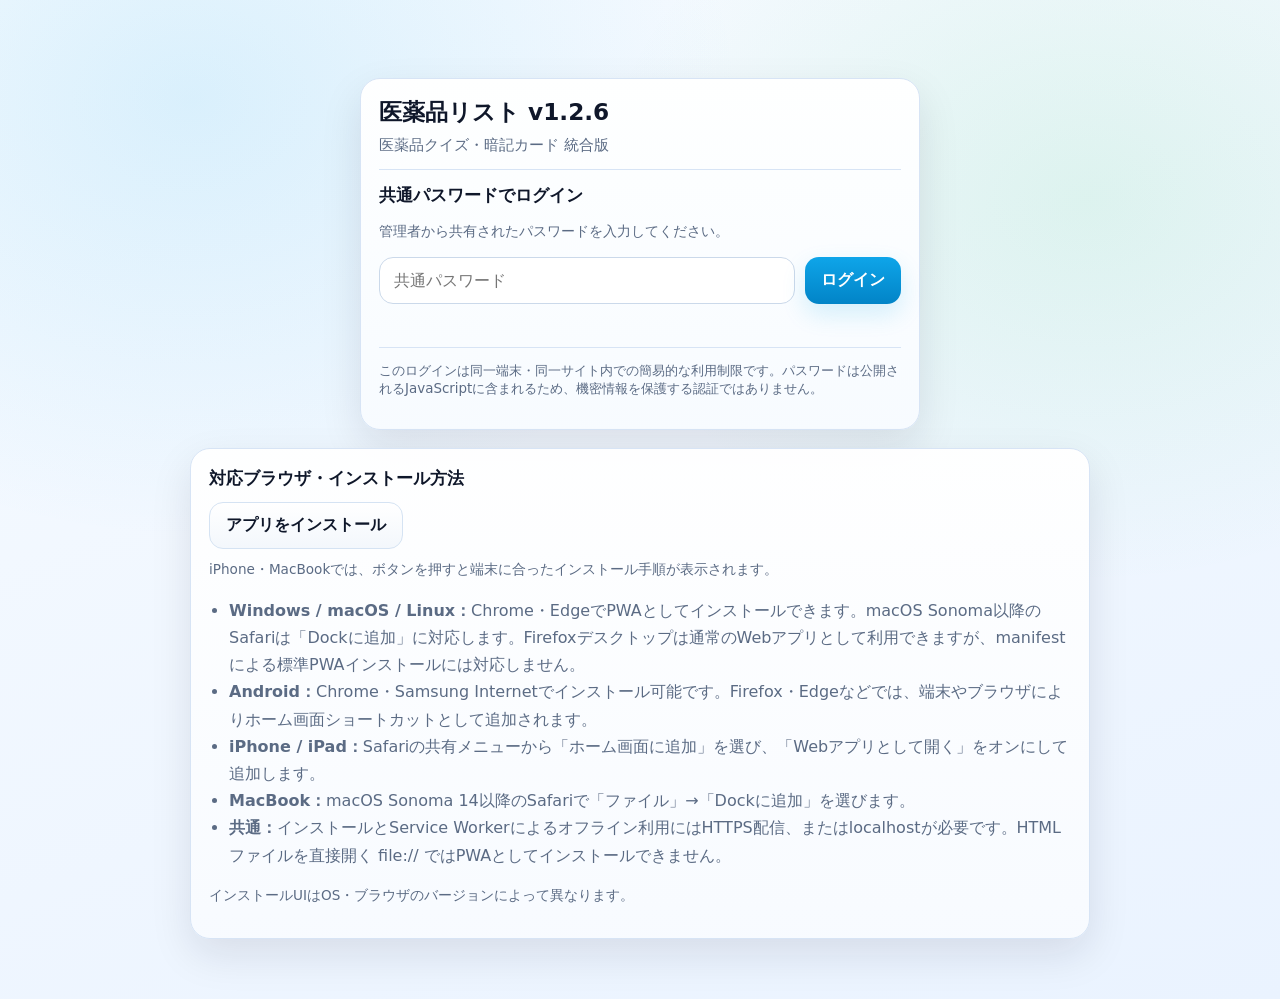
==== 1.indel.html @ 8629dde5 "Add files via upload" ====
<!DOCTYPE html>
<html lang="ja">
<head>
  <meta charset="UTF-8">
  <meta name="viewport" content="width=device-width, initial-scale=1.0, viewport-fit=cover">
  <meta name="theme-color" content="#0ea5e9">
  <meta name="apple-mobile-web-app-capable" content="yes">
  <meta name="apple-mobile-web-app-status-bar-style" content="default">
  <meta name="apple-mobile-web-app-title" content="医薬品リスト v1.2.6">
  <meta name="mobile-web-app-capable" content="yes">
  <link rel="manifest" href="./manifest.json">
  <link rel="icon" href="./icons/icon.svg" type="image/svg+xml">
  <link rel="apple-touch-icon" href="./icons/apple-touch-icon.png">
  <link rel="stylesheet" href="./2.style.css">
  <title>医薬品リスト v1.2.6</title>
</head>
<body>
<div class="app">
  <section id="loginScreen" class="screen active">
    <div class="card loginCard">
      <div class="brand">
        <h1>医薬品リスト v1.2.6</h1>
        <p>医薬品クイズ・暗記カード 統合版</p>
      </div>
      <div class="divider"></div>
      <h2>共通パスワードでログイン</h2>
      <p class="sub">管理者から共有されたパスワードを入力してください。</p>
      <form id="loginForm" class="loginForm">
        <input id="commonPassword" type="password" autocomplete="current-password" placeholder="共通パスワード" required>
        <button class="btn" type="submit">ログイン</button>
      </form>
      <p id="loginError" class="loginError" role="alert"></p>
      <p id="passwordSetupNotice" class="footerNote"></p>
      <div class="divider"></div>
      <p class="tiny">このログインは同一端末・同一サイト内での簡易的な利用制限です。パスワードは公開されるJavaScriptに含まれるため、機密情報を保護する認証ではありません。</p>
    </div>
    <div class="card browserCard">
      <h2>対応ブラウザ・インストール方法</h2>
      <button class="btn secondary" id="loginInstallBtn" type="button">アプリをインストール</button>
      <p class="footerNote">iPhone・MacBookでは、ボタンを押すと端末に合ったインストール手順が表示されます。</p>
      <ul>
        <li><b>Windows / macOS / Linux：</b>Chrome・EdgeでPWAとしてインストールできます。macOS Sonoma以降のSafariは「Dockに追加」に対応します。Firefoxデスクトップは通常のWebアプリとして利用できますが、manifestによる標準PWAインストールには対応しません。</li>
        <li><b>Android：</b>Chrome・Samsung Internetでインストール可能です。Firefox・Edgeなどでは、端末やブラウザによりホーム画面ショートカットとして追加されます。</li>
        <li><b>iPhone / iPad：</b>Safariの共有メニューから「ホーム画面に追加」を選び、「Webアプリとして開く」をオンにして追加します。</li>
        <li><b>MacBook：</b>macOS Sonoma 14以降のSafariで「ファイル」→「Dockに追加」を選びます。</li>
        <li><b>共通：</b>インストールとService Workerによるオフライン利用にはHTTPS配信、またはlocalhostが必要です。HTMLファイルを直接開く file:// ではPWAとしてインストールできません。</li>
      </ul>
      <p class="footerNote">インストールUIはOS・ブラウザのバージョンによって異なります。</p>
    </div>
  </section>

  <div id="workspace" class="hidden">
    <header>
      <div class="brand">
        <h1>医薬品リスト v1.2.6</h1>
        <p>医薬品クイズ・暗記カード 統合版</p>
      </div>
      <div class="headerActions">
        <span class="pill">PWA / オフライン対応</span>
        <button class="btn secondary small" id="installBtn" type="button">アプリをインストール</button>
        <button class="btn secondary small" id="logoutBtn" type="button">ログアウト</button>
      </div>
    </header>

    <section id="modeScreen" class="screen active">
      <div class="card modeHomeToolbar" style="margin-bottom:16px">
        <div class="modeHomeIntro">
          <h2>学習モードを選択</h2>
          <p class="sub">利用するモードを選択してください。選択後、データと出題設定を行えます。</p>
        </div>
        <div class="updateArea">
          <button class="btn secondary small" id="updateBtn" type="button" title="公開先の最新版を確認し、必要な更新を適用します">更新を確認</button>
          <p id="updateHelp" class="footerNote" role="status">更新確認にはインターネット接続が必要です。更新が反映されない場合、保存したいデータがあるときは前もって別途保存した上で、ブラウザのサイトデータをクリアしてから再読み込みしてください。サイトデータを削除すると、この端末内のブックマーク・設定・学習履歴も消去されます。なお、全データの一括バックアップ機能はありません。</p>
        </div>
      </div>
      <div class="grid">
        <div class="card modeCard">
          <div><div class="modeIcon">✍️</div><h2 style="margin-top:8px">医薬品クイズ</h2><p>販売名・一般名・薬効の関係を入力解答で確認します。正誤判定、結果集計、誤答復習、学習履歴に対応します。</p></div>
          <button class="btn" id="chooseQuizBtn" type="button">医薬品クイズを選択</button>
        </div>
        <div class="card modeCard">
          <div><div class="modeIcon">🗂️</div><h2 style="margin-top:8px">暗記カード</h2><p>カードをタップして表裏を切り替えます。前後移動、ブックマーク、色分け、保存済みカードだけの学習に対応します。</p></div>
          <button class="btn success" id="chooseFlashBtn" type="button">暗記カードを選択</button>
        </div>
      </div>
      <p class="footerNote">学習補助用アプリです。医療・調剤などの実務では、必ず公的資料や最新の製品資料で再確認してください。</p>
    </section>

    <section id="menuScreen" class="screen">
      <div class="menuToolbar">
        <div><span class="badge" id="modeBadge">医薬品クイズ</span></div>
        <button class="btn secondary" id="changeModeBtn" type="button">モード選択へ戻る</button>
      </div>
      <div class="grid">
        <div class="card">
          <h2>データ入力</h2>
          <p class="sub">「販売名,一般名,薬効」を1行ずつ入力してください。複数の薬剤は改行で区切ります。3列は半角カンマで区切ります。</p>
          <textarea id="sharedDataInput" placeholder="例：\n商品名A,一般名A,薬効A\n商品名B,一般名B,薬効B"></textarea>
          <div class="row status">
            <span class="muted" id="loadStatus">未読み込み</span>
            <button class="btn secondary" id="loadDataBtn" type="button">読み込む</button>
          </div>
        </div>
        <div class="card">
          <h2 id="modeSettingsTitle">出題設定</h2>
          <p class="sub" id="modeSettingsDescription">出題したい方向を1つ以上選択してください。選択したパターンを混ぜて出題します。</p>
          <div class="checklist" id="patternList">
            <label class="check"><input type="checkbox" value="sales_to_generic" checked><div><b>販売名 → 一般名</b><span>販売名から一般名を答える</span></div></label>
            <label class="check"><input type="checkbox" value="generic_to_sales" checked><div><b>一般名 → 販売名</b><span>一般名から販売名を答える</span></div></label>
            <label class="check"><input type="checkbox" value="sales_to_effect" checked><div><b>販売名 → 薬効</b><span>販売名から薬効を答える</span></div></label>
            <label class="check"><input type="checkbox" value="effect_to_sales" checked><div><b>薬効 → 販売名</b><span>薬効から販売名を答える</span></div></label>
            <label class="check"><input type="checkbox" value="generic_to_effect" checked><div><b>一般名 → 薬効</b><span>一般名から薬効を答える</span></div></label>
            <label class="check"><input type="checkbox" value="effect_to_generic" checked><div><b>薬効 → 一般名</b><span>薬効から一般名を答える</span></div></label>
          </div>
          <div class="rangeControl">
            <label class="rangeTitle" for="quizOrderMode"><b id="quizOrderLabel">出題順</b></label>
            <select id="quizOrderMode" class="selectControl"><option value="random">ランダム</option><option value="ordered">入力順（先頭から）</option></select>
            <div id="medicineRangeSetting">
              <label class="rangeTitle" for="quizRangeMode"><b id="quizRangeLabel">出題する医薬品</b></label>
              <select id="quizRangeMode" class="selectControl"><option value="all">すべての医薬品</option><option value="custom">カスタム（行の範囲指定）</option></select>
              <label class="rangeTitle" for="quizRangeInput">行の範囲</label>
              <input id="quizRangeInput" class="rangeInput" type="text" placeholder="例：1-10,21-30" disabled>
              <p class="rangeHelp" id="quizRangeHelp">例：<b>1-10,21-30</b>（1～10行目と21～30行目）。空行・不正行・重複行を除外した後の番号です。最大108問。</p>
            </div>
          </div>
          <div id="quizBookmarkOnlySetting" class="crossModeSetting">
            <div class="divider"></div>
            <label class="check"><input type="checkbox" id="quizBookmarkedOnly"><div><b>暗記カードでブックマークした問題だけ出題</b><span>選択したブックマークの問題だけを出題します。</span></div></label>
            <div id="quizBookmarkSelection" class="bookmarkFilterPanel hidden">
              <div class="spaced"><b>出題するブックマーク</b><span id="quizBookmarkSelectionCount" class="tiny">0件選択</span></div>
              <div class="row" style="margin-bottom:8px"><button class="btn secondary small" id="selectAllQuizBookmarksBtn" type="button">すべて選択</button><button class="btn secondary small" id="clearQuizBookmarksSelectionBtn" type="button">すべて解除</button></div>
              <div id="quizBookmarkOptions" class="bookmarkFilterOptions"></div>
            </div>
          </div>
          <div id="flashcardOnlySetting" class="hidden">
            <div class="divider"></div>
            <label class="check"><input type="checkbox" id="bookmarkedOnly"><div><b>ブックマークしたものだけ見る</b><span>保存済みカードのみを表示します。</span></div></label>
            <label class="check" style="margin-top:9px"><input type="checkbox" id="flashcardQuizWrongsOnly"><div><b>クイズで誤答した問題だけ見る</b><span>誤答した医薬品・出題方向に限定します。</span></div></label>
            <div id="flashBookmarkSelection" class="bookmarkFilterPanel hidden">
              <div class="spaced"><b>表示するブックマーク</b><span id="flashBookmarkSelectionCount" class="tiny">0件選択</span></div>
              <div class="row" style="margin-bottom:8px"><button class="btn secondary small" id="selectAllFlashBookmarksBtn" type="button">すべて選択</button><button class="btn secondary small" id="clearFlashBookmarksSelectionBtn" type="button">すべて解除</button></div>
              <div id="flashBookmarkOptions" class="bookmarkFilterOptions"></div>
            </div>
          </div>
          <div class="divider"></div>
          <button class="btn success" id="startModeBtn" type="button" style="width:100%">学習を開始</button>
          <p class="footerNote">重複するデータ行は自動で除外されます。このアプリは学習補助用です。</p>
        </div>
      </div>

      <div class="grid" style="margin-top:16px">
        <div class="card" id="bookmarkListSection">
          <div class="spaced"><h2>ブックマーク一覧</h2><span class="badge bookmarked" id="bookmarkCount">0件</span></div>
          <div class="row" style="margin-bottom:10px"><button class="btn secondary" id="toggleBookmarksBtn" type="button">表示 / 非表示</button><button class="btn secondary" id="clearBookmarksBtn" type="button">ブックマークを消去</button></div>
          <div id="bookmarkList" class="list"></div>
        </div>
        <div class="card">
          <div class="spaced"><h2>直近の誤答</h2><span class="badge warn" id="wrongCount">0件</span></div>
          <div class="row" style="margin-bottom:10px">
            <button class="btn warn" id="reviewAllWrongsBtn" type="button" disabled>誤答を総復習</button><button class="btn secondary" id="toggleWrongsBtn" type="button">表示 / 非表示</button>
            <button class="btn secondary" id="exportWrongCsvBtn" type="button">誤答CSV出力</button>
            <button class="btn secondary" id="clearWrongsBtn" type="button">誤答一覧を消去</button>
          </div>
          <div id="wrongList" class="list"></div>
          <p class="tiny">CSV項目：誤答日時・出題形式・問題・正答・入力内容</p>
        </div>
      </div>
      <div class="card" id="quizHistorySection" style="margin-top:16px">
        <div class="spaced"><h2>クイズの学習履歴</h2><button class="btn secondary" id="clearHistoryBtn" type="button">履歴を消去</button></div>
        <p class="sub">医薬品クイズで解いた結果を記録します。最新10件を表示します。</p>
        <div id="historyList" class="list"></div>
      </div>
      <div class="card" style="margin-top:16px">
        <h2>操作方法</h2>
        <p class="sub" id="usageText">選択したモードの操作方法を表示します。</p>
        <p class="footerNote">薬剤データはこの端末内で処理します。医薬品情報は改訂されるため、実務上の判断には必ず最新の公的資料・添付文書等を使用してください。</p>
      </div>
    </section>

    <section id="quizFrameWrap" class="frameWrap"><iframe id="quizFrame" class="appFrame" title="医薬品クイズ"></iframe></section>
    <section id="flashFrameWrap" class="frameWrap"><iframe id="flashFrame" class="appFrame" title="暗記カード"></iframe></section>
  </div>
</div>
<dialog id="installDialog" class="installDialog">
  <div class="installDialogBody">
    <h2 id="installDialogTitle">アプリをインストール</h2>
    <div id="installDialogText" class="installDialogText"></div>
    <div class="row" style="justify-content:flex-end;margin-top:18px">
      <button class="btn secondary" id="installDialogClose" type="button">閉じる</button>
    </div>
  </div>
</dialog>
<script src="./data/config.local.js" onerror="this.remove()"></script>
<script src="./data/config.js"></script>
<script src="./database.js"></script>
<script src="./3.app.js" defer></script>
</body>
</html>
---- 2.style.css ----
:root{--bg0:#f7fbff;--bg1:#eaf3ff;--card:#fff;--line:#d7e4f5;--text:#0f172a;--muted:#5b6b84;--accent:#0ea5e9;--green:#22c55e;--warn:#f59e0b;--danger:#ef4444;--shadow:0 16px 42px rgba(15,23,42,.10);--r:20px}
*{box-sizing:border-box}html,body{min-height:100%;margin:0}body{font-family:"Hiragino Maru Gothic ProN","Yu Gothic UI",Meiryo,system-ui,-apple-system,BlinkMacSystemFont,sans-serif;color:var(--text);background:radial-gradient(1000px 800px at 15% 10%,rgba(14,165,233,.12),transparent 55%),radial-gradient(900px 700px at 85% 20%,rgba(34,197,94,.10),transparent 55%),linear-gradient(160deg,var(--bg0),var(--bg1));}
.app{max-width:1200px;margin:0 auto;padding:24px 16px 36px}header{display:flex;align-items:center;justify-content:space-between;gap:16px;margin-bottom:18px;flex-wrap:wrap}.brand h1{margin:0;font-size:1.5rem}.brand p{margin:5px 0 0;color:var(--muted);font-size:.92rem}.pill{display:inline-flex;padding:9px 13px;border:1px solid var(--line);border-radius:999px;background:#ffffffb8;color:var(--muted);font-size:.84rem}
.screen{display:none}.screen.active{display:block}.grid{display:grid;grid-template-columns:repeat(auto-fit,minmax(min(100%,320px),1fr));gap:16px}.card{background:linear-gradient(180deg,#fffffff5,#f8fbfff5);border:1px solid var(--line);border-radius:var(--r);padding:18px;box-shadow:var(--shadow)}.card h2,.card h3{margin:0 0 12px;font-size:1.05rem}.sub{color:var(--muted);font-size:.9rem;line-height:1.7;margin:0 0 12px}.muted{color:var(--muted)}.tiny{font-size:.84rem;color:var(--muted)}
textarea{width:100%;min-height:210px;resize:vertical;border:1px solid #cbd9ea;border-radius:14px;background:#fff;color:var(--text);outline:none;padding:14px;font:inherit;line-height:1.6}textarea:focus{border-color:#0ea5e9;box-shadow:0 0 0 4px #0ea5e91a}.row{display:flex;flex-wrap:wrap;gap:10px;align-items:center}.spaced{display:flex;justify-content:space-between;gap:10px;align-items:center;flex-wrap:wrap}.btn{appearance:none;border:0;cursor:pointer;padding:12px 16px;border-radius:14px;color:#fff;font-weight:750;background:linear-gradient(180deg,#0ea5e9,#0284c7);box-shadow:0 10px 24px #0ea5e929;font:inherit;font-weight:700}.btn.secondary{background:linear-gradient(180deg,#fff,#f3f7fc);color:var(--text);box-shadow:none;border:1px solid #d5e3f3}.btn.success{background:linear-gradient(180deg,#22c55e,#16a34a)}.btn.warn{background:linear-gradient(180deg,#f59e0b,#d97706)}.btn.danger{background:linear-gradient(180deg,#ef4444,#dc2626)}.btn:disabled{opacity:.42;cursor:not-allowed}.modeCard{display:flex;flex-direction:column;min-height:230px;justify-content:space-between;gap:18px}.modeIcon{font-size:2.2rem}.modeCard p{color:var(--muted);line-height:1.7;margin:0}.checklist{display:grid;grid-template-columns:repeat(auto-fit,minmax(min(100%,220px),1fr));gap:10px}.check{display:flex;gap:10px;align-items:flex-start;border:1px solid #d8e5f4;border-radius:14px;padding:12px;background:#fff;cursor:pointer}.check input{margin-top:4px;transform:scale(1.08)}.check b{display:block;margin-bottom:4px}.check span{color:var(--muted);font-size:.88rem;line-height:1.45}.divider{height:1px;background:var(--line);margin:14px 0}.badge{display:inline-flex;align-items:center;gap:8px;padding:6px 10px;border-radius:999px;background:#eff8ff;border:1px solid #d6ebff;color:#0c6b99;font-size:.82rem}.badge.warn{background:#fff7e6;border-color:#ffe0a8;color:#9a6700}.badge.bookmarked{background:#fff7e6;border-color:#ffe0a8;color:#8a5800}.badge.good{background:#ecfdf3;border-color:#c9f2d9;color:#0f7a36}.badge.bad{background:#fff1f2;border-color:#ffd2d8;color:#c02626}.list{display:flex;flex-direction:column;gap:10px}.item{padding:12px 13px;border-radius:14px;background:#fff;border:1px solid #dbe7f3}.itemTop{display:flex;justify-content:space-between;gap:10px;flex-wrap:wrap;align-items:center}.itemTitle{font-weight:800}.itemMeta{color:var(--muted);font-size:.88rem;margin-top:6px;line-height:1.55}.dot{width:10px;height:10px;border-radius:999px;display:inline-block}.dot.amber{background:#f59e0b}.dot.emerald{background:#22c55e}.dot.sky{background:#0ea5e9}.dot.violet{background:#8b5cf6}.dot.rose{background:#f43f5e}.dot.slate{background:#64748b}.footerNote{margin-top:10px;color:var(--muted);font-size:.85rem;line-height:1.6}.menuToolbar{display:flex;align-items:center;justify-content:space-between;gap:12px;flex-wrap:wrap;margin-bottom:16px}.menuToolbar h2{margin:0;font-size:1.15rem}.toggle{margin:0;display:inline-flex;align-items:center;gap:8px;color:var(--muted);font-size:.9rem}.status{margin-top:10px}.frameWrap{display:none;width:100%;min-height:70vh}.frameWrap.active{display:block}.appFrame{display:block;width:100%;height:calc(100dvh - 12px);min-height:650px;border:0;border-radius:18px;background:transparent}.hintLine{margin:10px 0 0;color:var(--muted);font-size:.84rem;line-height:1.6}.sectionHeading{margin:18px 0 10px;font-size:1.02rem}.hidden{display:none!important}
@media(max-width:640px){.app{padding:16px 10px 24px}.brand h1{font-size:1.25rem}.card{padding:15px}.appFrame{height:calc(100dvh - 4px);min-height:600px}.modeCard{min-height:200px}}

.loginCard{max-width:560px;margin:6vh auto 18px}
.loginCard h1{margin:0 0 8px;font-size:1.45rem}
.loginForm{display:flex;gap:10px;flex-wrap:wrap;margin-top:14px}
.loginForm input{flex:1;min-width:190px;border:1px solid #cbd9ea;border-radius:14px;padding:13px 14px;font:inherit}
.loginError{min-height:1.4em;color:#b91c1c;font-size:.9rem;margin:8px 0 0}
.browserCard{max-width:900px;margin:0 auto 24px}
.browserCard ul{padding-left:1.25rem;line-height:1.7;color:var(--muted)}
.headerActions{display:flex;gap:8px;align-items:center;flex-wrap:wrap}
.appFrame{height:calc(100dvh - 12px);min-height:650px}
.btn.small{padding:8px 12px;font-size:.88rem}
.inlineFile{display:none}
@media(max-width:640px){.loginCard{margin:3vh auto 14px}.loginForm{flex-direction:column}.loginForm .btn{width:100%}.headerActions{width:100%}}

/* ホーム画面（モード選択）だけに更新操作を配置 */
.modeHomeToolbar{display:flex;align-items:flex-start;justify-content:space-between;gap:20px;flex-wrap:wrap}
.modeHomeIntro{flex:1 1 360px}
.modeHomeIntro h2{margin:0 0 8px}
.modeHomeIntro .sub{margin:0}
.updateArea{flex:0 1 390px;min-width:min(100%,280px)}
.updateArea .btn{min-width:150px}
.updateArea .footerNote{margin:8px 0 0;font-size:.78rem;line-height:1.55}

/* v1.2.6 revision 5: bookmark selectors and Apple-device install guidance */
.bookmarkFilterPanel{margin-top:10px;padding:12px;border:1px solid var(--line);border-radius:14px;background:#f8fbff}
.bookmarkFilterOptions{display:grid;grid-template-columns:1fr;gap:8px;max-height:280px;overflow:auto}
.bookmarkFilterOption{display:flex;gap:9px;align-items:flex-start;padding:10px;border:1px solid #d8e5f4;border-radius:11px;background:#fff;cursor:pointer}
.bookmarkFilterOption input{margin-top:4px}
.bookmarkFilterOption strong{display:block;font-size:.9rem}
.bookmarkFilterOption small{display:block;margin-top:3px;color:var(--muted);line-height:1.45}
.installDialog{width:min(92vw,520px);border:0;border-radius:18px;padding:0;box-shadow:0 24px 70px rgba(15,23,42,.28)}
.installDialog::backdrop{background:rgba(15,23,42,.48)}
.installDialogBody{padding:24px}
.installDialogBody h2{margin:0 0 14px}
.installDialogText{line-height:1.8;color:var(--text)}
.installDialogText ol{padding-left:1.4rem}
.installDialogText li{margin:0 0 8px}
.rangeControl{display:grid;grid-template-columns:1fr;gap:8px;margin-top:10px}
.rangeInput{width:100%;max-width:420px;box-sizing:border-box;padding:10px 12px;border:1px solid #cbd9ea;border-radius:12px;background:#fff;color:var(--text);font:inherit}
.rangeInput:disabled{background:#f1f5f9;color:#94a3b8}
.rangeHelp{margin:0;color:var(--muted);font-size:.83rem;line-height:1.6}
.selectControl{min-width:210px;max-width:100%;padding:10px 12px;border:1px solid #cbd9ea;border-radius:12px;background:#fff;color:var(--text);font:inherit}
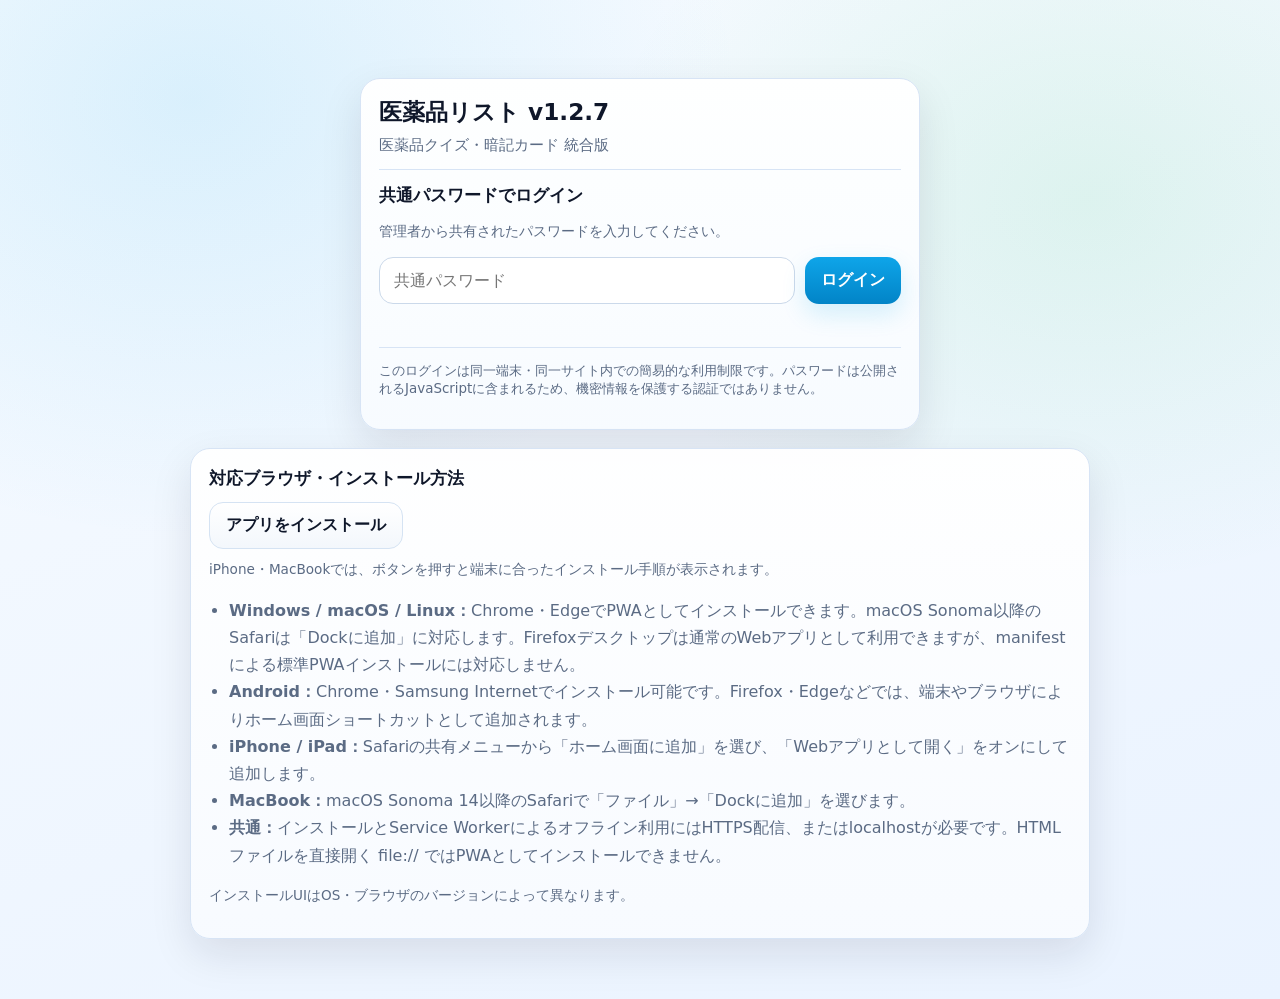
==== commit d82f8ed1: "Add files via upload" ====
--- a/1.indel.html
+++ b/1.indel.html
@@ -6,20 +6,20 @@
   <meta name="theme-color" content="#0ea5e9">
   <meta name="apple-mobile-web-app-capable" content="yes">
   <meta name="apple-mobile-web-app-status-bar-style" content="default">
-  <meta name="apple-mobile-web-app-title" content="医薬品リスト v1.2.6">
+  <meta name="apple-mobile-web-app-title" content="医薬品リスト v1.2.7">
   <meta name="mobile-web-app-capable" content="yes">
   <link rel="manifest" href="./manifest.json">
   <link rel="icon" href="./icons/icon.svg" type="image/svg+xml">
   <link rel="apple-touch-icon" href="./icons/apple-touch-icon.png">
   <link rel="stylesheet" href="./2.style.css">
-  <title>医薬品リスト v1.2.6</title>
+  <title>医薬品リスト v1.2.7</title>
 </head>
 <body>
 <div class="app">
   <section id="loginScreen" class="screen active">
     <div class="card loginCard">
       <div class="brand">
-        <h1>医薬品リスト v1.2.6</h1>
+        <h1>医薬品リスト v1.2.7</h1>
         <p>医薬品クイズ・暗記カード 統合版</p>
       </div>
       <div class="divider"></div>
@@ -52,7 +52,7 @@
   <div id="workspace" class="hidden">
     <header>
       <div class="brand">
-        <h1>医薬品リスト v1.2.6</h1>
+        <h1>医薬品リスト v1.2.7</h1>
         <p>医薬品クイズ・暗記カード 統合版</p>
       </div>
       <div class="headerActions">
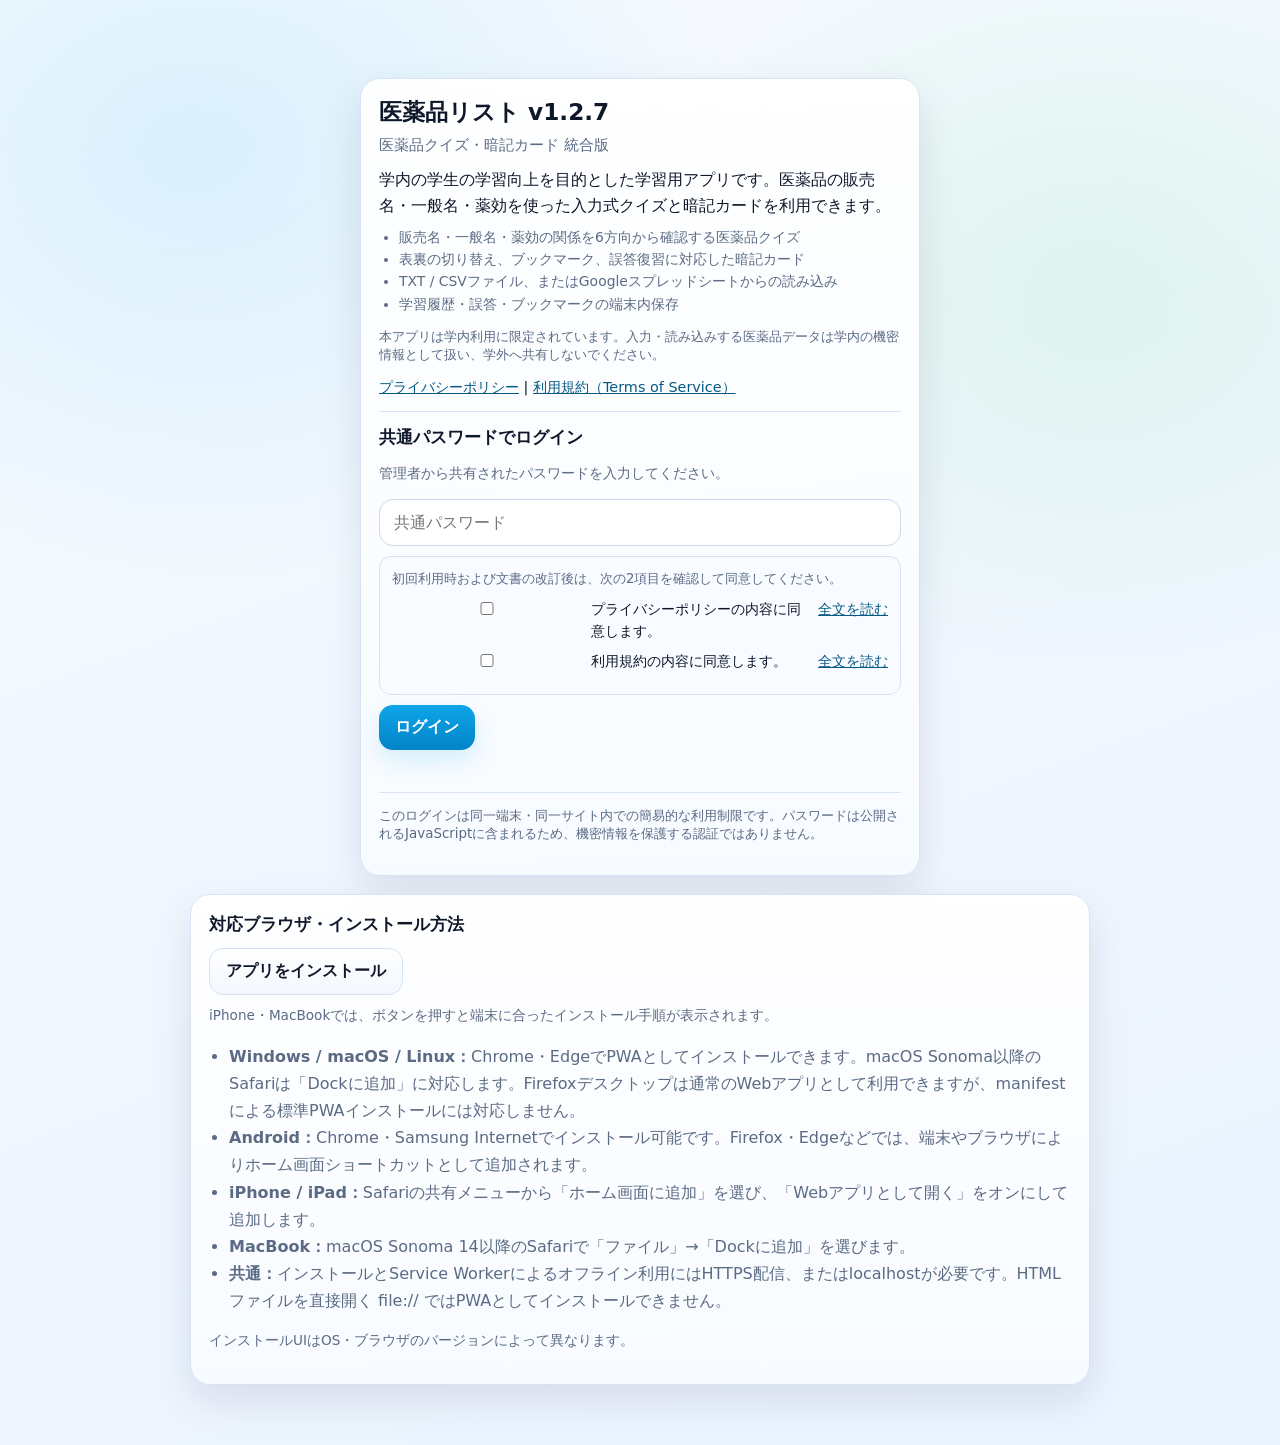
==== commit bf58ddea: "Add files via upload" ====
--- a/1.indel.html
+++ b/1.indel.html
@@ -22,11 +22,25 @@
         <h1>医薬品リスト v1.2.7</h1>
         <p>医薬品クイズ・暗記カード 統合版</p>
       </div>
+      <p class="publicAppDescription">学内の学生の学習向上を目的とした学習用アプリです。医薬品の販売名・一般名・薬効を使った入力式クイズと暗記カードを利用できます。</p>
+      <ul class="publicAppFeatures">
+        <li>販売名・一般名・薬効の関係を6方向から確認する医薬品クイズ</li>
+        <li>表裏の切り替え、ブックマーク、誤答復習に対応した暗記カード</li>
+        <li>TXT / CSVファイル、またはGoogleスプレッドシートからの読み込み</li>
+        <li>学習履歴・誤答・ブックマークの端末内保存</li>
+      </ul>
+      <p class="tiny">本アプリは学内利用に限定されています。入力・読み込みする医薬品データは学内の機密情報として扱い、学外へ共有しないでください。</p>
+      <p class="legalLinks"><a href="./privacy-policy.html" target="_blank" rel="noopener">プライバシーポリシー</a> | <a href="./terms-of-service.html" target="_blank" rel="noopener">利用規約（Terms of Service）</a></p>
       <div class="divider"></div>
       <h2>共通パスワードでログイン</h2>
       <p class="sub">管理者から共有されたパスワードを入力してください。</p>
       <form id="loginForm" class="loginForm">
         <input id="commonPassword" type="password" autocomplete="current-password" placeholder="共通パスワード" required>
+        <div class="consentGroup">
+          <p class="consentIntro">初回利用時および文書の改訂後は、次の2項目を確認して同意してください。</p>
+          <div class="consentItem"><input id="privacyConsent" type="checkbox"><label for="privacyConsent">プライバシーポリシーの内容に同意します。</label><a href="./privacy-policy.html" target="_blank" rel="noopener">全文を読む</a></div>
+          <div class="consentItem"><input id="termsConsent" type="checkbox"><label for="termsConsent">利用規約の内容に同意します。</label><a href="./terms-of-service.html" target="_blank" rel="noopener">全文を読む</a></div>
+        </div>
         <button class="btn" type="submit">ログイン</button>
       </form>
       <p id="loginError" class="loginError" role="alert"></p>
@@ -70,7 +84,7 @@
         </div>
         <div class="updateArea">
           <button class="btn secondary small" id="updateBtn" type="button" title="公開先の最新版を確認し、必要な更新を適用します">更新を確認</button>
-          <p id="updateHelp" class="footerNote" role="status">更新確認にはインターネット接続が必要です。更新が反映されない場合、保存したいデータがあるときは前もって別途保存した上で、ブラウザのサイトデータをクリアしてから再読み込みしてください。サイトデータを削除すると、この端末内のブックマーク・設定・学習履歴も消去されます。なお、全データの一括バックアップ機能はありません。</p>
+          <p id="updateHelp" class="footerNote" role="status">更新確認にはインターネット接続が必要です。公開版番号と更新内容を確認し、新しいアプリファイルが取得できた場合に適用できます。通常の更新で端末内の設定・ブックマーク・学習履歴を削除する必要はありません。</p>
         </div>
       </div>
       <div class="grid">
@@ -79,7 +93,7 @@
           <button class="btn" id="chooseQuizBtn" type="button">医薬品クイズを選択</button>
         </div>
         <div class="card modeCard">
-          <div><div class="modeIcon">🗂️</div><h2 style="margin-top:8px">暗記カード</h2><p>カードをタップして表裏を切り替えます。前後移動、ブックマーク、色分け、保存済みカードだけの学習に対応します。</p></div>
+          <div><div class="modeIcon">🗂️</div><h2 style="margin-top:8px">暗記カード</h2><p>カードをタップして表裏を切り替えます。スマートフォンでの左右フリック移動、ブックマーク、色分け、保存済みカードだけの学習に対応します。</p></div>
           <button class="btn success" id="chooseFlashBtn" type="button">暗記カードを選択</button>
         </div>
       </div>
@@ -94,12 +108,31 @@
       <div class="grid">
         <div class="card">
           <h2>データ入力</h2>
-          <p class="sub">「販売名,一般名,薬効」を1行ずつ入力してください。複数の薬剤は改行で区切ります。3列は半角カンマで区切ります。</p>
-          <textarea id="sharedDataInput" placeholder="例：\n商品名A,一般名A,薬効A\n商品名B,一般名B,薬効B"></textarea>
+          <p class="sub">TXT / CSVファイル、またはGoogleスプレッドシートの共有リンクから医薬品データを読み込みます。複数ファイル・複数リンクを登録し、候補一覧から読み込むデータを選べます。</p>
+          <input id="dataFilesInput" class="fileInput" type="file" accept=".txt,.csv,text/plain,text/csv" multiple>
+          <p class="tiny">TXT / CSVファイルは端末内で読み込みます。サーバーへのアップロードは行いません。読み込み済みデータはこの端末の設定に保存されます。</p>
+          <div id="uploadedFilesList" class="uploadedFilesList" aria-live="polite"><div class="muted">ファイルはまだ追加されていません。</div></div>
           <div class="row status">
             <span class="muted" id="loadStatus">未読み込み</span>
-            <button class="btn secondary" id="loadDataBtn" type="button">読み込む</button>
-          </div>
+            <button class="btn secondary" id="loadDataBtn" type="button" disabled>選択したファイルを読み込む</button>
+          </div>
+          <p id="selectedFileStatus" class="tiny" role="status"></p>
+          <div class="divider"></div>
+          <h3>Googleスプレッドシートから読み込む</h3>
+          <p class="sub">共有リンクを1行に1つずつ貼り付けて「リンクを登録」を押してください。複数登録した後、一覧から読み込むデータを選択できます。A列＝販売名、B列＝一般名、C列＝薬効として、選択したシートのA1:Cを読み込みます。</p>
+          <label class="rangeTitle" for="googleSheetLinksInput"><b>Googleスプレッドシートの共有リンク（複数可）</b></label>
+          <textarea id="googleSheetLinksInput" class="googleSheetLinksInput" rows="3" placeholder="https://docs.google.com/spreadsheets/d/.../edit#gid=0&#10;https://docs.google.com/spreadsheets/d/.../edit#gid=0"></textarea>
+          <div class="row status">
+            <button class="btn secondary" id="addGoogleSheetLinksBtn" type="button">リンクを登録</button>
+            <button class="btn secondary" id="resolveGoogleSheetNamesBtn" type="button" disabled>ファイル名を取得</button>
+          </div>
+          <div id="googleSheetSourcesList" class="uploadedFilesList" aria-live="polite"><div class="muted">Googleスプレッドシートのリンクはまだ登録されていません。</div></div>
+          <div class="row status">
+            <button class="btn" id="loadGoogleSheetBtn" type="button" disabled>選択したスプレッドシートの最新データを読み込む</button>
+          </div>
+          <p id="googleSheetStatus" class="tiny" role="status">Googleログインには管理者によるOAuthクライアントIDの設定が必要です。</p>
+          <p class="tiny">閲覧者（Viewer）権限で読み込めます。編集権限は不要です。読み込み時にGoogleアカウントで認証し、最新のセル値を取得します。アクセストークンは端末に保存せず、メモリー上だけで使用します。</p>
+          <textarea id="sharedDataInput" hidden aria-hidden="true"></textarea>
         </div>
         <div class="card">
           <h2 id="modeSettingsTitle">出題設定</h2>
@@ -179,8 +212,23 @@
 
     <section id="quizFrameWrap" class="frameWrap"><iframe id="quizFrame" class="appFrame" title="医薬品クイズ"></iframe></section>
     <section id="flashFrameWrap" class="frameWrap"><iframe id="flashFrame" class="appFrame" title="暗記カード"></iframe></section>
+    <footer class="legalFooter">
+      <p>学内学習用アプリです。医薬品データは機密情報として扱い、学外へ共有しないでください。</p>
+      <a href="./privacy-policy.html" target="_blank" rel="noopener">プライバシーポリシー</a> |
+      <a href="./terms-of-service.html" target="_blank" rel="noopener">利用規約（Terms of Service）</a>
+    </footer>
   </div>
 </div>
+<dialog id="updateNoticeDialog" class="installDialog updateNoticeDialog">
+  <div class="installDialogBody">
+    <h2 id="updateNoticeTitle">更新情報</h2>
+    <div id="updateNoticeBody" class="installDialogText"></div>
+    <div class="row" style="justify-content:flex-end;margin-top:18px">
+      <button class="btn secondary" id="updateNoticeLater" type="button">後で</button>
+      <button class="btn success" id="updateNoticeApply" type="button" hidden>今すぐ更新</button>
+    </div>
+  </div>
+</dialog>
 <dialog id="installDialog" class="installDialog">
   <div class="installDialogBody">
     <h2 id="installDialogTitle">アプリをインストール</h2>
@@ -193,6 +241,7 @@
 <script src="./data/config.local.js" onerror="this.remove()"></script>
 <script src="./data/config.js"></script>
 <script src="./database.js"></script>
+<script src="./google-sheets.js"></script>
 <script src="./3.app.js" defer></script>
 </body>
 </html>
--- a/2.style.css
+++ b/2.style.css
@@ -46,3 +46,36 @@
 .rangeInput:disabled{background:#f1f5f9;color:#94a3b8}
 .rangeHelp{margin:0;color:var(--muted);font-size:.83rem;line-height:1.6}
 .selectControl{min-width:210px;max-width:100%;padding:10px 12px;border:1px solid #cbd9ea;border-radius:12px;background:#fff;color:var(--text);font:inherit}
+
+/* v1.2.7 revision 2: local multi-file data importer */
+.fileInput{display:block;width:100%;max-width:100%;padding:12px;border:1px dashed #9db4cc;border-radius:12px;background:#f8fbff;color:var(--text);font:inherit}
+.uploadedFilesList{display:grid;gap:8px;margin:12px 0;max-height:230px;overflow:auto}
+.uploadedFileRow{display:flex;align-items:center;gap:10px;padding:10px 12px;border:1px solid var(--line);border-radius:12px;background:#fff}
+.uploadedFileRow label{display:flex;align-items:flex-start;gap:9px;flex:1;min-width:0;cursor:pointer}
+.uploadedFileRow label span{min-width:0;overflow-wrap:anywhere}
+.uploadedFileRow strong{display:block;font-size:.9rem}
+.uploadedFileRow small{display:block;margin-top:2px;color:var(--muted);font-size:.78rem}
+.uploadedFileRow .btn{flex:0 0 auto;padding:7px 10px;font-size:.8rem}
+#sharedDataInput[hidden]{display:none!important}
+.updateNoticeDialog{max-height:min(85vh,760px);overflow:auto}
+#updateNoticeBody ul{margin:8px 0 0;padding-left:1.3rem}
+#updateNoticeBody li{margin:0 0 7px;line-height:1.55}
+
+/* revision 2 supplemental build: Google Sheets multi-link selector */
+.googleSheetLinksInput{min-height:100px;max-width:100%;box-sizing:border-box;font-family:inherit}
+.googleSheetSourcesList{display:grid;gap:8px;margin:12px 0;max-height:260px;overflow:auto}
+.googleSheetSourcesList .uploadedFileRow{min-width:0}
+
+
+/* revision 3: legal disclosures and explicit consent */
+.publicAppDescription{margin:12px 0 6px;line-height:1.65;color:var(--text)}
+.legalLinks{margin:8px 0 12px;font-size:.9rem}
+.legalLinks a,.consentItem a,.legalFooter a{color:#075985;text-decoration:underline}
+.consentGroup{width:100%;padding:12px;border:1px solid var(--line);border-radius:12px;background:#f8fbff;box-sizing:border-box}
+.consentIntro{margin:0 0 8px;color:var(--muted);font-size:.83rem;line-height:1.55}
+.consentItem{display:flex;align-items:flex-start;gap:9px;margin:9px 0;color:var(--text);font-size:.88rem;line-height:1.55;cursor:pointer}
+.consentItem input{flex:0 0 auto;margin:3px 0 0}.consentItem label{flex:1;cursor:pointer}.consentItem a{flex:0 0 auto}
+.legalFooter{margin:22px auto 8px;padding:12px 4px;border-top:1px solid var(--line);color:var(--muted);font-size:.82rem;line-height:1.6}
+.legalFooter p{margin:0 0 6px}
+
+.publicAppFeatures{margin:6px 0 10px;padding-left:1.25rem;color:var(--muted);font-size:.87rem;line-height:1.6}
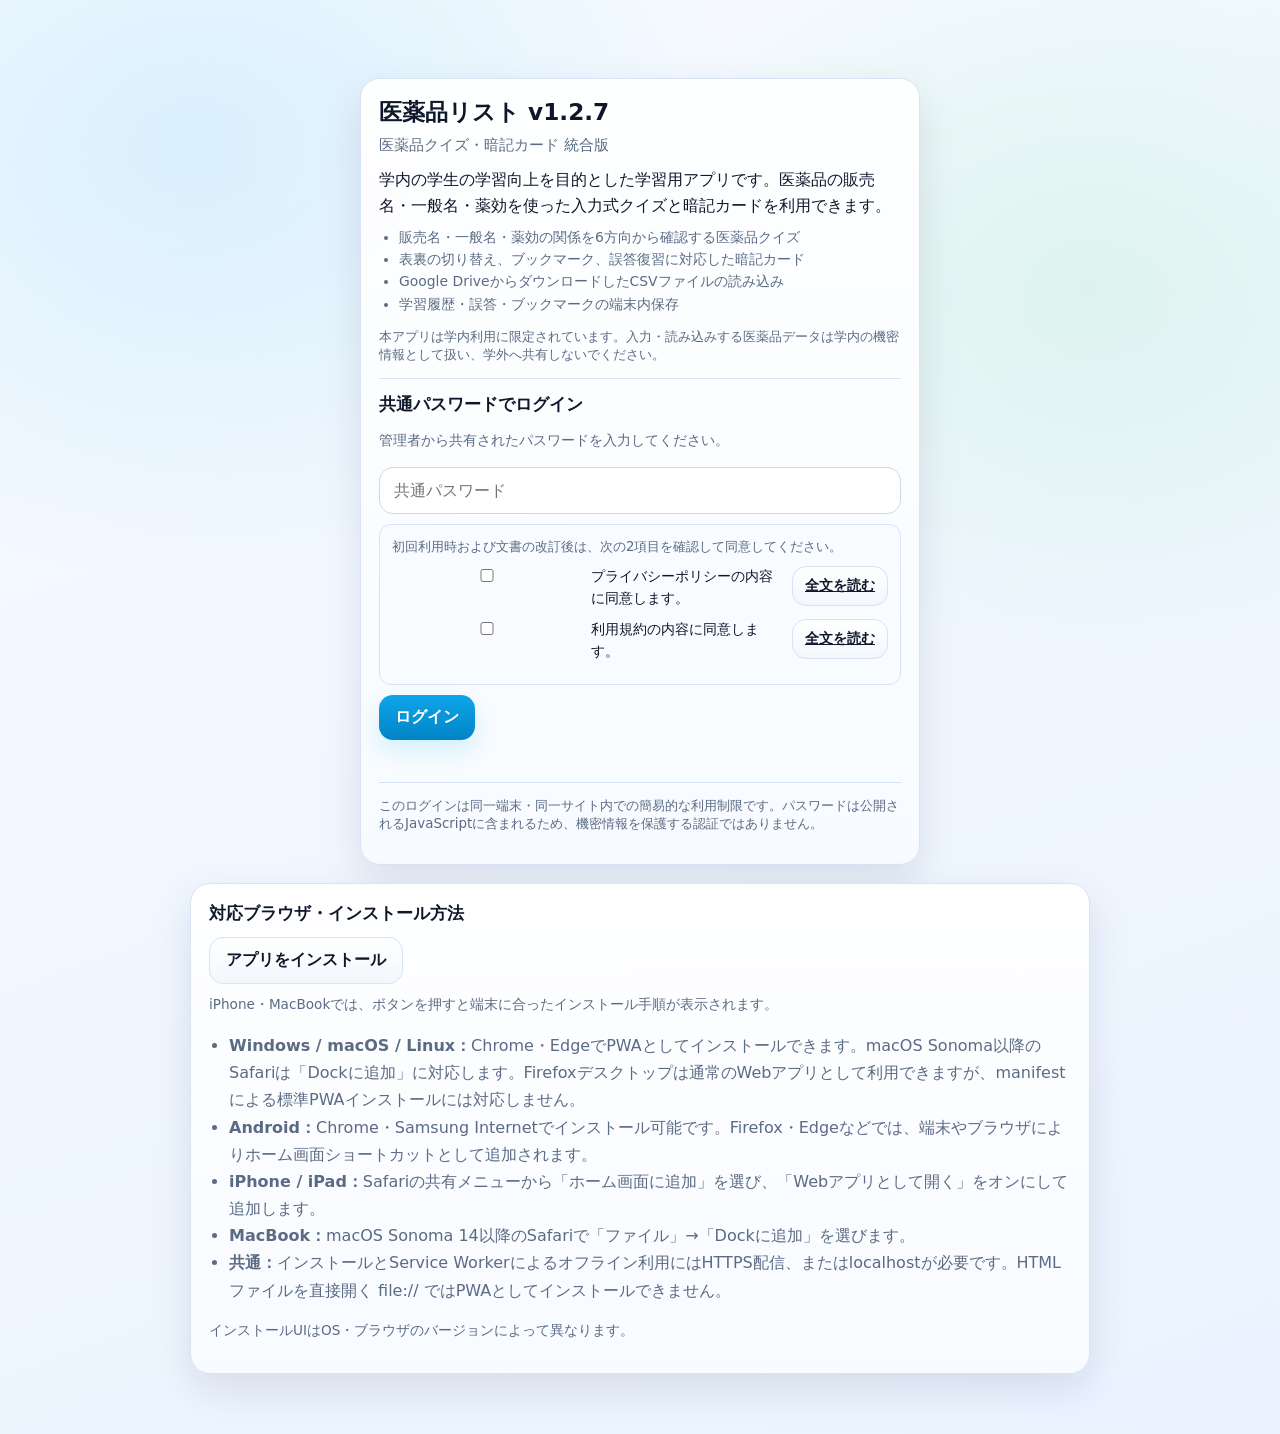
==== commit 479b1f0e: "Add files via upload" ====
--- a/1.indel.html
+++ b/1.indel.html
@@ -26,11 +26,10 @@
       <ul class="publicAppFeatures">
         <li>販売名・一般名・薬効の関係を6方向から確認する医薬品クイズ</li>
         <li>表裏の切り替え、ブックマーク、誤答復習に対応した暗記カード</li>
-        <li>TXT / CSVファイル、またはGoogleスプレッドシートからの読み込み</li>
+        <li>Google DriveからダウンロードしたCSVファイルの読み込み</li>
         <li>学習履歴・誤答・ブックマークの端末内保存</li>
       </ul>
       <p class="tiny">本アプリは学内利用に限定されています。入力・読み込みする医薬品データは学内の機密情報として扱い、学外へ共有しないでください。</p>
-      <p class="legalLinks"><a href="./privacy-policy.html" target="_blank" rel="noopener">プライバシーポリシー</a> | <a href="./terms-of-service.html" target="_blank" rel="noopener">利用規約（Terms of Service）</a></p>
       <div class="divider"></div>
       <h2>共通パスワードでログイン</h2>
       <p class="sub">管理者から共有されたパスワードを入力してください。</p>
@@ -38,8 +37,8 @@
         <input id="commonPassword" type="password" autocomplete="current-password" placeholder="共通パスワード" required>
         <div class="consentGroup">
           <p class="consentIntro">初回利用時および文書の改訂後は、次の2項目を確認して同意してください。</p>
-          <div class="consentItem"><input id="privacyConsent" type="checkbox"><label for="privacyConsent">プライバシーポリシーの内容に同意します。</label><a href="./privacy-policy.html" target="_blank" rel="noopener">全文を読む</a></div>
-          <div class="consentItem"><input id="termsConsent" type="checkbox"><label for="termsConsent">利用規約の内容に同意します。</label><a href="./terms-of-service.html" target="_blank" rel="noopener">全文を読む</a></div>
+          <div class="consentItem"><input id="privacyConsent" type="checkbox"><label for="privacyConsent">プライバシーポリシーの内容に同意します。</label><a class="btn secondary small" href="./privacy-policy.html" target="_blank" rel="noopener">全文を読む</a></div>
+          <div class="consentItem"><input id="termsConsent" type="checkbox"><label for="termsConsent">利用規約の内容に同意します。</label><a class="btn secondary small" href="./terms-of-service.html" target="_blank" rel="noopener">全文を読む</a></div>
         </div>
         <button class="btn" type="submit">ログイン</button>
       </form>
@@ -108,30 +107,21 @@
       <div class="grid">
         <div class="card">
           <h2>データ入力</h2>
-          <p class="sub">TXT / CSVファイル、またはGoogleスプレッドシートの共有リンクから医薬品データを読み込みます。複数ファイル・複数リンクを登録し、候補一覧から読み込むデータを選べます。</p>
-          <input id="dataFilesInput" class="fileInput" type="file" accept=".txt,.csv,text/plain,text/csv" multiple>
-          <p class="tiny">TXT / CSVファイルは端末内で読み込みます。サーバーへのアップロードは行いません。読み込み済みデータはこの端末の設定に保存されます。</p>
+          <div class="csvInstructions">
+            <p class="sub">1. 医薬品リストのスプレッドシートをGoogle Driveから端末に <strong>.csvファイル</strong> 形式でダウンロードしてください（PDF・Excelなど、CSV以外の形式は使用できません）。</p>
+            <p class="sub">2. CSVのA列からC列を、次の順序で上から入力してください。</p>
+            <p class="sub"><strong>A列：販売名 ／ B列：一般名 ／ C列：薬効</strong></p>
+            <p class="sub">3. アップロード前に、ファイルが<strong>最新のデータ</strong>であることを確認してください。</p>
+            <p class="sub">4. 下からCSVファイルを複数選択し、一覧から読み込むファイルを1つ選んで「選択したファイルを読み込む」を押してください。</p>
+          </div>
+          <input id="dataFilesInput" class="fileInput" type="file" accept=".csv,text/csv" multiple>
+          <p class="tiny">CSVは利用端末のブラウザー内で読み込みます。アプリのサーバーへデータファイルを送信する機能はありません。読み込んだデータはこの端末のブラウザー内に保存されます。</p>
           <div id="uploadedFilesList" class="uploadedFilesList" aria-live="polite"><div class="muted">ファイルはまだ追加されていません。</div></div>
           <div class="row status">
             <span class="muted" id="loadStatus">未読み込み</span>
             <button class="btn secondary" id="loadDataBtn" type="button" disabled>選択したファイルを読み込む</button>
           </div>
           <p id="selectedFileStatus" class="tiny" role="status"></p>
-          <div class="divider"></div>
-          <h3>Googleスプレッドシートから読み込む</h3>
-          <p class="sub">共有リンクを1行に1つずつ貼り付けて「リンクを登録」を押してください。複数登録した後、一覧から読み込むデータを選択できます。A列＝販売名、B列＝一般名、C列＝薬効として、選択したシートのA1:Cを読み込みます。</p>
-          <label class="rangeTitle" for="googleSheetLinksInput"><b>Googleスプレッドシートの共有リンク（複数可）</b></label>
-          <textarea id="googleSheetLinksInput" class="googleSheetLinksInput" rows="3" placeholder="https://docs.google.com/spreadsheets/d/.../edit#gid=0&#10;https://docs.google.com/spreadsheets/d/.../edit#gid=0"></textarea>
-          <div class="row status">
-            <button class="btn secondary" id="addGoogleSheetLinksBtn" type="button">リンクを登録</button>
-            <button class="btn secondary" id="resolveGoogleSheetNamesBtn" type="button" disabled>ファイル名を取得</button>
-          </div>
-          <div id="googleSheetSourcesList" class="uploadedFilesList" aria-live="polite"><div class="muted">Googleスプレッドシートのリンクはまだ登録されていません。</div></div>
-          <div class="row status">
-            <button class="btn" id="loadGoogleSheetBtn" type="button" disabled>選択したスプレッドシートの最新データを読み込む</button>
-          </div>
-          <p id="googleSheetStatus" class="tiny" role="status">Googleログインには管理者によるOAuthクライアントIDの設定が必要です。</p>
-          <p class="tiny">閲覧者（Viewer）権限で読み込めます。編集権限は不要です。読み込み時にGoogleアカウントで認証し、最新のセル値を取得します。アクセストークンは端末に保存せず、メモリー上だけで使用します。</p>
           <textarea id="sharedDataInput" hidden aria-hidden="true"></textarea>
         </div>
         <div class="card">
@@ -241,7 +231,6 @@
 <script src="./data/config.local.js" onerror="this.remove()"></script>
 <script src="./data/config.js"></script>
 <script src="./database.js"></script>
-<script src="./google-sheets.js"></script>
 <script src="./3.app.js" defer></script>
 </body>
 </html>
--- a/2.style.css
+++ b/2.style.css
@@ -61,21 +61,20 @@
 #updateNoticeBody ul{margin:8px 0 0;padding-left:1.3rem}
 #updateNoticeBody li{margin:0 0 7px;line-height:1.55}
 
-/* revision 2 supplemental build: Google Sheets multi-link selector */
-.googleSheetLinksInput{min-height:100px;max-width:100%;box-sizing:border-box;font-family:inherit}
-.googleSheetSourcesList{display:grid;gap:8px;margin:12px 0;max-height:260px;overflow:auto}
-.googleSheetSourcesList .uploadedFileRow{min-width:0}
 
 
 /* revision 3: legal disclosures and explicit consent */
 .publicAppDescription{margin:12px 0 6px;line-height:1.65;color:var(--text)}
-.legalLinks{margin:8px 0 12px;font-size:.9rem}
-.legalLinks a,.consentItem a,.legalFooter a{color:#075985;text-decoration:underline}
+.consentItem a{flex:0 0 auto}
 .consentGroup{width:100%;padding:12px;border:1px solid var(--line);border-radius:12px;background:#f8fbff;box-sizing:border-box}
 .consentIntro{margin:0 0 8px;color:var(--muted);font-size:.83rem;line-height:1.55}
 .consentItem{display:flex;align-items:flex-start;gap:9px;margin:9px 0;color:var(--text);font-size:.88rem;line-height:1.55;cursor:pointer}
-.consentItem input{flex:0 0 auto;margin:3px 0 0}.consentItem label{flex:1;cursor:pointer}.consentItem a{flex:0 0 auto}
+.consentItem input{flex:0 0 auto;margin:3px 0 0}.consentItem label{flex:1;cursor:pointer}
 .legalFooter{margin:22px auto 8px;padding:12px 4px;border-top:1px solid var(--line);color:var(--muted);font-size:.82rem;line-height:1.6}
 .legalFooter p{margin:0 0 6px}
 
 .publicAppFeatures{margin:6px 0 10px;padding-left:1.25rem;color:var(--muted);font-size:.87rem;line-height:1.6}
+
+/* revision 4 CSV import instructions */
+.csvInstructions{display:grid;gap:4px;margin:8px 0 12px}
+.csvInstructions .sub{margin:0}
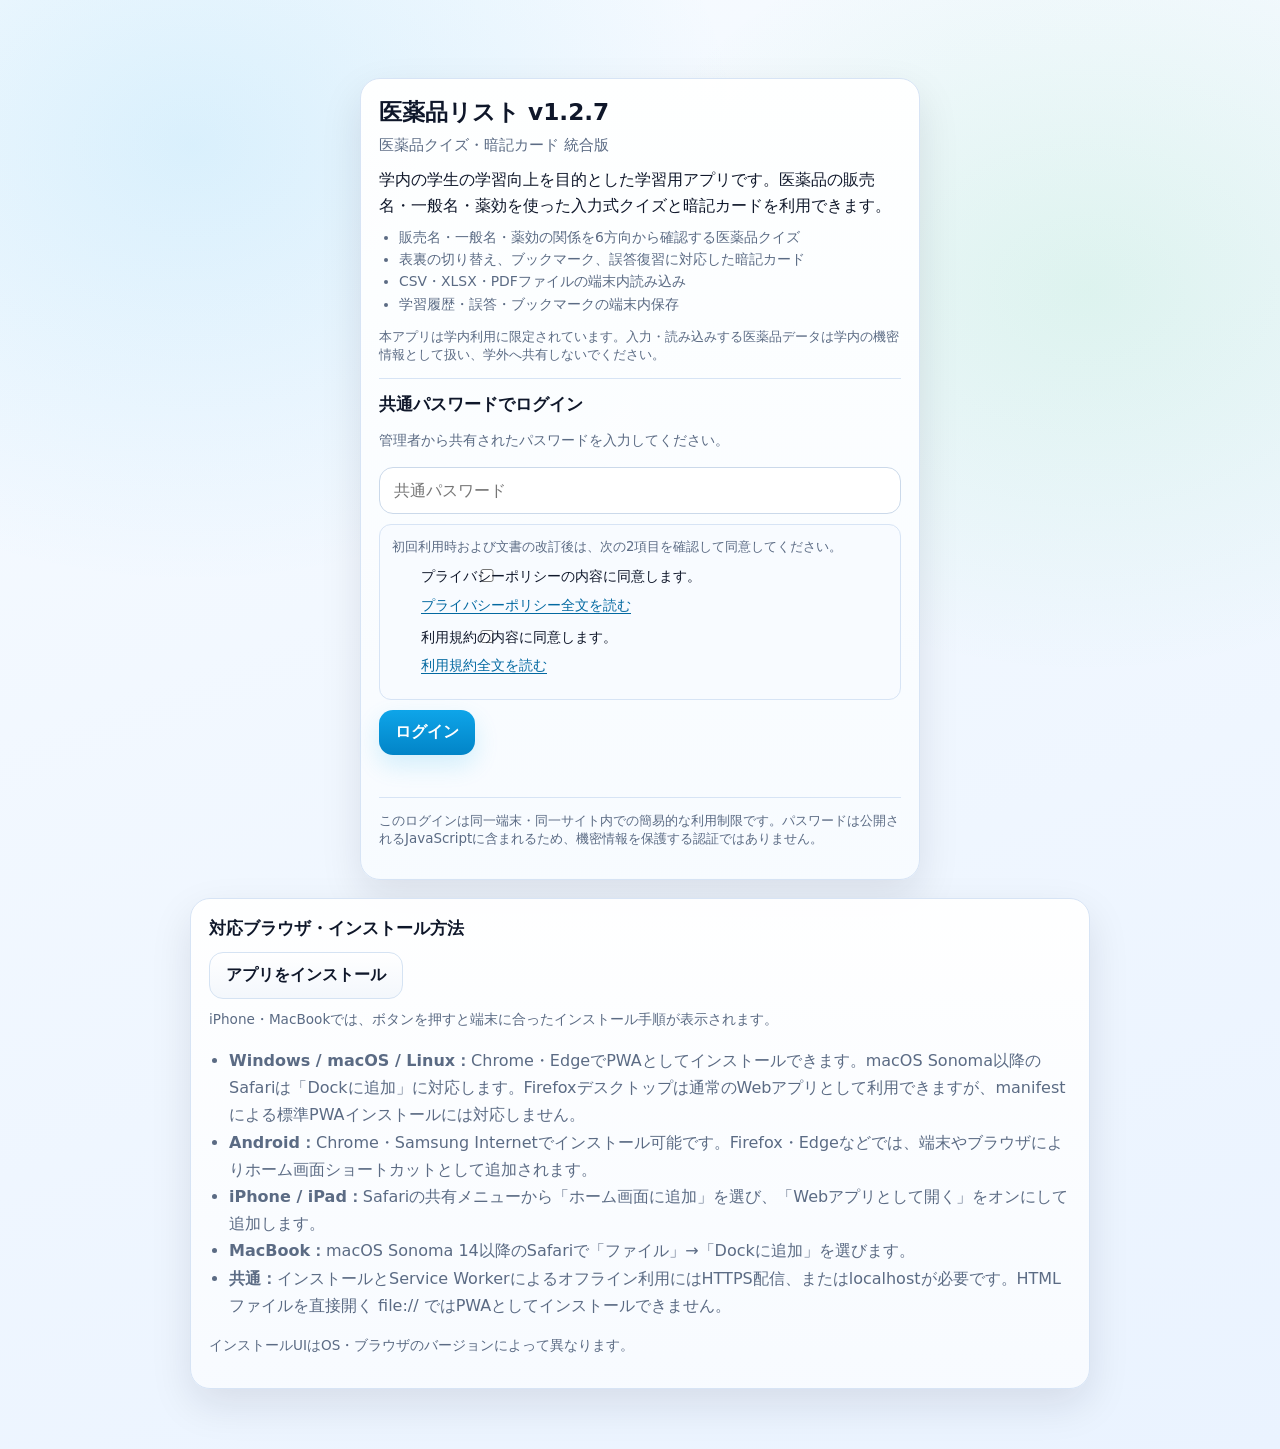
==== commit a7396eef: "Revision5" ====
--- a/1.indel.html
+++ b/1.indel.html
@@ -26,7 +26,7 @@
       <ul class="publicAppFeatures">
         <li>販売名・一般名・薬効の関係を6方向から確認する医薬品クイズ</li>
         <li>表裏の切り替え、ブックマーク、誤答復習に対応した暗記カード</li>
-        <li>Google DriveからダウンロードしたCSVファイルの読み込み</li>
+        <li>CSV・XLSX・PDFファイルの端末内読み込み</li>
         <li>学習履歴・誤答・ブックマークの端末内保存</li>
       </ul>
       <p class="tiny">本アプリは学内利用に限定されています。入力・読み込みする医薬品データは学内の機密情報として扱い、学外へ共有しないでください。</p>
@@ -37,8 +37,8 @@
         <input id="commonPassword" type="password" autocomplete="current-password" placeholder="共通パスワード" required>
         <div class="consentGroup">
           <p class="consentIntro">初回利用時および文書の改訂後は、次の2項目を確認して同意してください。</p>
-          <div class="consentItem"><input id="privacyConsent" type="checkbox"><label for="privacyConsent">プライバシーポリシーの内容に同意します。</label><a class="btn secondary small" href="./privacy-policy.html" target="_blank" rel="noopener">全文を読む</a></div>
-          <div class="consentItem"><input id="termsConsent" type="checkbox"><label for="termsConsent">利用規約の内容に同意します。</label><a class="btn secondary small" href="./terms-of-service.html" target="_blank" rel="noopener">全文を読む</a></div>
+          <div class="consentItem"><input id="privacyConsent" type="checkbox"><label for="privacyConsent">プライバシーポリシーの内容に同意します。</label><a class="consentReadLink" href="./privacy-policy.html" target="_blank" rel="noopener">プライバシーポリシー全文を読む</a></div>
+          <div class="consentItem"><input id="termsConsent" type="checkbox"><label for="termsConsent">利用規約の内容に同意します。</label><a class="consentReadLink" href="./terms-of-service.html" target="_blank" rel="noopener">利用規約全文を読む</a></div>
         </div>
         <button class="btn" type="submit">ログイン</button>
       </form>
@@ -82,7 +82,7 @@
           <p class="sub">利用するモードを選択してください。選択後、データと出題設定を行えます。</p>
         </div>
         <div class="updateArea">
-          <button class="btn secondary small" id="updateBtn" type="button" title="公開先の最新版を確認し、必要な更新を適用します">更新を確認</button>
+          <div class="row"><button class="btn secondary small" id="updateBtn" type="button" title="公開先の最新版を確認し、必要な更新を適用します">更新を確認</button><button class="btn secondary small" id="notificationPermissionBtn" type="button">通知を有効にする</button></div>
           <p id="updateHelp" class="footerNote" role="status">更新確認にはインターネット接続が必要です。公開版番号と更新内容を確認し、新しいアプリファイルが取得できた場合に適用できます。通常の更新で端末内の設定・ブックマーク・学習履歴を削除する必要はありません。</p>
         </div>
       </div>
@@ -108,20 +108,26 @@
         <div class="card">
           <h2>データ入力</h2>
           <div class="csvInstructions">
-            <p class="sub">1. 医薬品リストのスプレッドシートをGoogle Driveから端末に <strong>.csvファイル</strong> 形式でダウンロードしてください（PDF・Excelなど、CSV以外の形式は使用できません）。</p>
-            <p class="sub">2. CSVのA列からC列を、次の順序で上から入力してください。</p>
+            <p class="sub">1. 医薬品リストを端末に <strong>.csv または .xlsx ファイル</strong> としてダウンロードするか、同じ表を含む <strong>.pdf ファイル</strong> を用意してください。</p>
+            <p class="sub">2. 読み込む表は必ず3列で、次の順序にしてください。</p>
             <p class="sub"><strong>A列：販売名 ／ B列：一般名 ／ C列：薬効</strong></p>
             <p class="sub">3. アップロード前に、ファイルが<strong>最新のデータ</strong>であることを確認してください。</p>
-            <p class="sub">4. 下からCSVファイルを複数選択し、一覧から読み込むファイルを1つ選んで「選択したファイルを読み込む」を押してください。</p>
-          </div>
-          <input id="dataFilesInput" class="fileInput" type="file" accept=".csv,text/csv" multiple>
-          <p class="tiny">CSVは利用端末のブラウザー内で読み込みます。アプリのサーバーへデータファイルを送信する機能はありません。読み込んだデータはこの端末のブラウザー内に保存されます。</p>
+            <p class="sub">4. 下からCSV・XLSX・PDFファイルを複数選択し、一覧から読み込むファイルを1つ選んで「選択したファイルを読み込む」を押してください。XLSXは先頭のワークシートを使用します。PDFは文字を選択できる表を読み取り、プレビュー確認後に取り込みます。</p>
+          </div>
+          <input id="dataFilesInput" class="fileInput" type="file" accept=".csv,.xlsx,.pdf,text/csv,application/vnd.openxmlformats-officedocument.spreadsheetml.sheet,application/pdf" multiple>
+          <p class="tiny">CSV・XLSX・PDFは利用端末のブラウザー内で解析し、医薬品ファイル自体をアプリのサーバーへ送信しません。PDF解析ライブラリは初回利用時にCDNから取得するため、その通信にはインターネット接続が必要です。スキャン画像のみのPDF、パスワード保護されたPDF、列境界を認識できない複雑なPDF表は読み取れません。PDFはプレビューで3列の対応を確認してから取り込んでください。</p>
           <div id="uploadedFilesList" class="uploadedFilesList" aria-live="polite"><div class="muted">ファイルはまだ追加されていません。</div></div>
           <div class="row status">
             <span class="muted" id="loadStatus">未読み込み</span>
             <button class="btn secondary" id="loadDataBtn" type="button" disabled>選択したファイルを読み込む</button>
           </div>
           <p id="selectedFileStatus" class="tiny" role="status"></p>
+          <div id="pdfImportPreview" class="pdfImportPreview" hidden aria-live="polite">
+            <h3>PDF表の読み取り結果を確認</h3>
+            <p id="pdfPreviewMessage" class="tiny"></p>
+            <div class="pdfPreviewScroller"><table class="pdfPreviewTable"><thead><tr><th>販売名</th><th>一般名</th><th>薬効</th></tr></thead><tbody id="pdfPreviewBody"></tbody></table></div>
+            <div class="row pdfPreviewActions"><button id="pdfPreviewCancel" class="btn secondary" type="button">取り消す</button><button id="pdfPreviewConfirm" class="btn success" type="button">この内容で読み込む</button></div>
+          </div>
           <textarea id="sharedDataInput" hidden aria-hidden="true"></textarea>
         </div>
         <div class="card">
@@ -231,6 +237,8 @@
 <script src="./data/config.local.js" onerror="this.remove()"></script>
 <script src="./data/config.js"></script>
 <script src="./database.js"></script>
+<script src="./xlsx-reader.js"></script>
+<script src="./pdf-reader.js"></script>
 <script src="./3.app.js" defer></script>
 </body>
 </html>
--- a/2.style.css
+++ b/2.style.css
@@ -78,3 +78,22 @@
 /* revision 4 CSV import instructions */
 .csvInstructions{display:grid;gap:4px;margin:8px 0 12px}
 .csvInstructions .sub{margin:0}
+
+/* revision 5: mobile consent text links and notification controls */
+.consentItem{display:grid;grid-template-columns:20px minmax(0,1fr);align-items:start;column-gap:9px;row-gap:5px}
+.consentItem input{grid-column:1;grid-row:1;margin-top:3px}
+.consentItem label{grid-column:2;grid-row:1;min-width:0;overflow-wrap:anywhere}
+.consentItem .consentReadLink{grid-column:2;grid-row:2;justify-self:start;display:inline-block;max-width:100%;padding:2px 0;color:#0369a1;font-size:.85rem;line-height:1.5;text-decoration:underline;text-underline-offset:3px;overflow-wrap:anywhere}
+.updateArea .row{gap:8px;flex-wrap:wrap}
+@media(max-width:640px){.consentGroup{padding:10px}.consentItem{font-size:.86rem}.consentItem .consentReadLink{font-size:.84rem}.updateArea .row .btn{flex:1 1 auto;min-width:0}}
+
+/* PDF table import preview */
+.pdfImportPreview{margin-top:14px;padding:14px;border:1px solid var(--line,#d5deea);border-radius:12px;background:var(--surface,#fff)}
+.pdfImportPreview[hidden]{display:none!important}
+.pdfImportPreview h3{margin:0 0 6px;font-size:1rem}
+.pdfPreviewScroller{max-width:100%;overflow:auto;border:1px solid var(--line,#d5deea);border-radius:8px;-webkit-overflow-scrolling:touch}
+.pdfPreviewTable{width:100%;min-width:560px;border-collapse:collapse;font-size:.88rem}
+.pdfPreviewTable th,.pdfPreviewTable td{padding:8px 10px;border-bottom:1px solid var(--line,#d5deea);text-align:left;vertical-align:top;overflow-wrap:anywhere}
+.pdfPreviewTable th{position:sticky;top:0;background:var(--surface-alt,#f1f5f9);font-weight:700}
+.pdfPreviewActions{justify-content:flex-end;margin-top:12px}
+.pdfPreviewMessage{margin-bottom:8px}
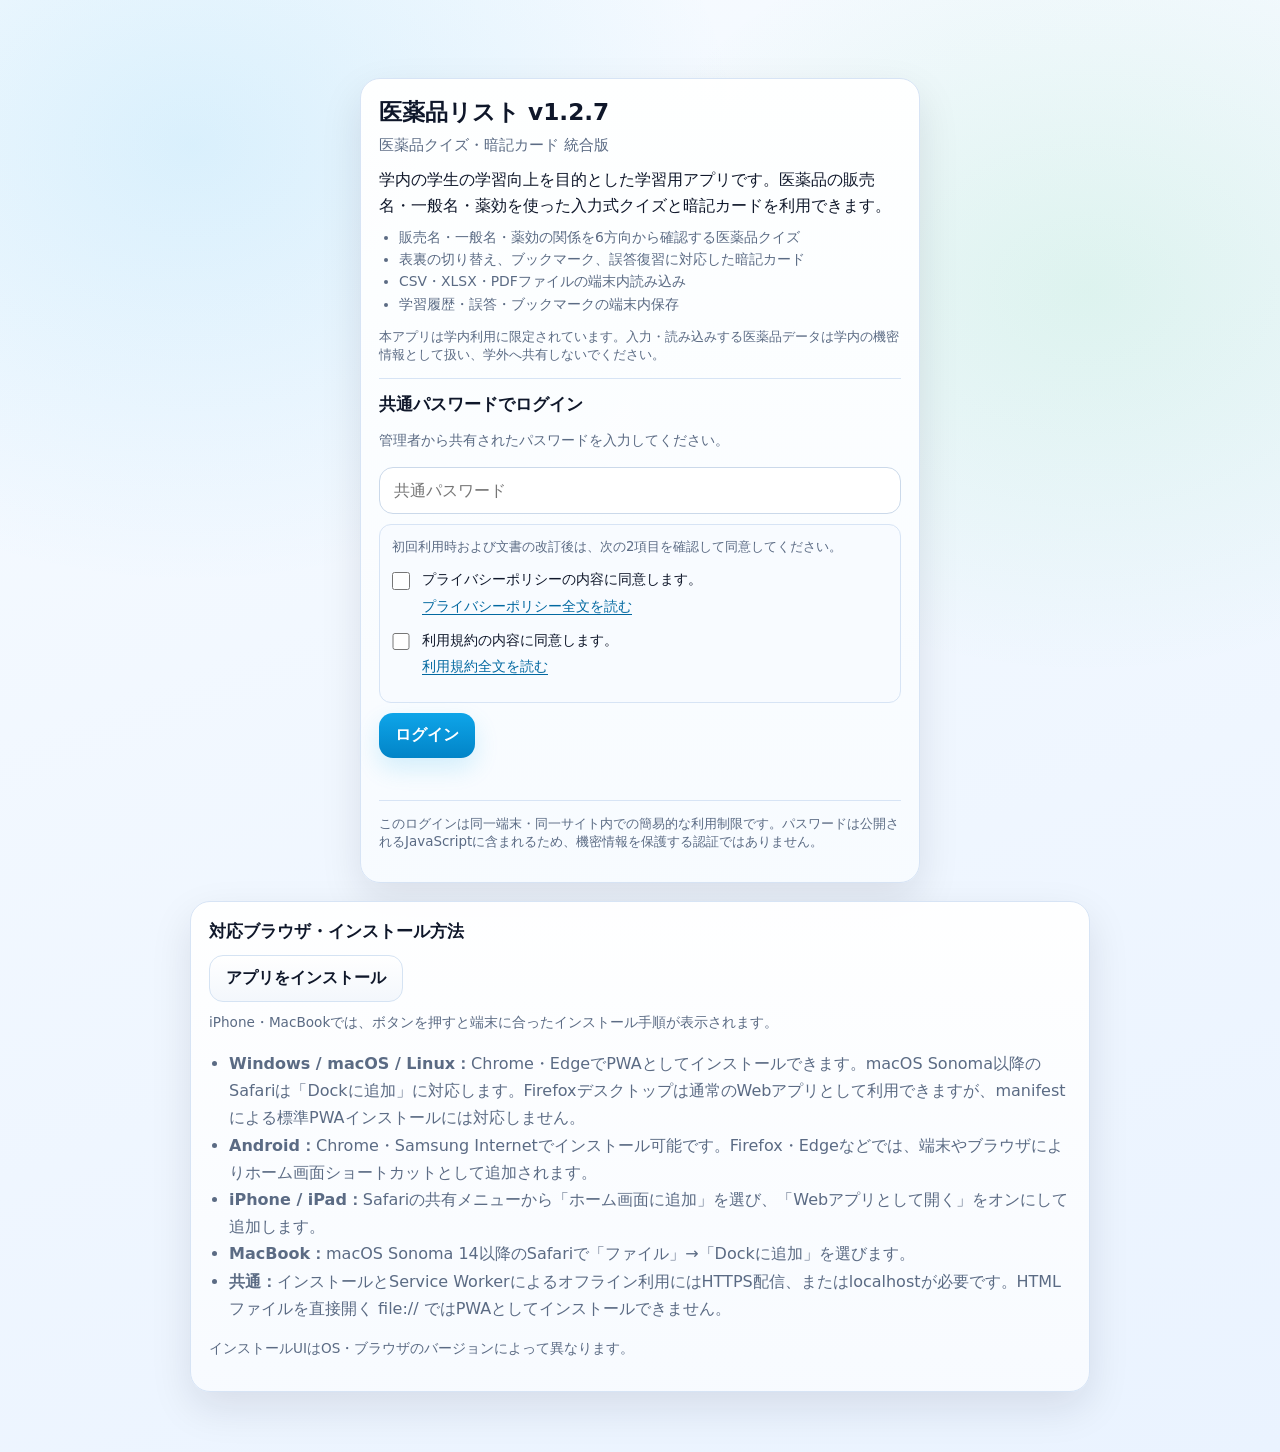
==== commit bdff93aa: "Add files via upload" ====
--- a/1.indel.html
+++ b/1.indel.html
@@ -112,22 +112,17 @@
             <p class="sub">2. 読み込む表は必ず3列で、次の順序にしてください。</p>
             <p class="sub"><strong>A列：販売名 ／ B列：一般名 ／ C列：薬効</strong></p>
             <p class="sub">3. アップロード前に、ファイルが<strong>最新のデータ</strong>であることを確認してください。</p>
-            <p class="sub">4. 下からCSV・XLSX・PDFファイルを複数選択し、一覧から読み込むファイルを1つ選んで「選択したファイルを読み込む」を押してください。XLSXは先頭のワークシートを使用します。PDFは文字を選択できる表を読み取り、プレビュー確認後に取り込みます。</p>
+            <p class="sub">4. 下からCSV・XLSX・PDFファイルを複数選択し、一覧から読み込むファイルを1つ選んで「選択したファイルを読み込む」を押してください。XLSXは先頭のワークシートを使用します。PDFは文字を選択できる表を全ページから抽出し、読み込み後に登録します。1行目の列名は不要です。</p>
           </div>
           <input id="dataFilesInput" class="fileInput" type="file" accept=".csv,.xlsx,.pdf,text/csv,application/vnd.openxmlformats-officedocument.spreadsheetml.sheet,application/pdf" multiple>
-          <p class="tiny">CSV・XLSX・PDFは利用端末のブラウザー内で解析し、医薬品ファイル自体をアプリのサーバーへ送信しません。PDF解析ライブラリは初回利用時にCDNから取得するため、その通信にはインターネット接続が必要です。スキャン画像のみのPDF、パスワード保護されたPDF、列境界を認識できない複雑なPDF表は読み取れません。PDFはプレビューで3列の対応を確認してから取り込んでください。</p>
+          <p class="tiny">CSV・XLSX・PDFは利用端末のブラウザー内で解析し、医薬品ファイル自体をアプリのサーバーへ送信しません。PDF解析ライブラリは初回利用時にCDNから取得するため、その通信にはインターネット接続が必要です。スキャン画像のみのPDF、パスワード保護されたPDF、列境界を認識できない複雑なPDF表は読み取れません。PDFはA列相当＝販売名、B列相当＝一般名、C列相当＝薬効の列位置を全ページから推定します。読み取りエラーを防ぐため、同じ列順・列位置で作成された文字選択可能なPDFを使用してください。</p>
           <div id="uploadedFilesList" class="uploadedFilesList" aria-live="polite"><div class="muted">ファイルはまだ追加されていません。</div></div>
           <div class="row status">
             <span class="muted" id="loadStatus">未読み込み</span>
             <button class="btn secondary" id="loadDataBtn" type="button" disabled>選択したファイルを読み込む</button>
+            <button class="btn danger" id="clearInputDataBtn" type="button">入力済みデータを削除</button>
           </div>
           <p id="selectedFileStatus" class="tiny" role="status"></p>
-          <div id="pdfImportPreview" class="pdfImportPreview" hidden aria-live="polite">
-            <h3>PDF表の読み取り結果を確認</h3>
-            <p id="pdfPreviewMessage" class="tiny"></p>
-            <div class="pdfPreviewScroller"><table class="pdfPreviewTable"><thead><tr><th>販売名</th><th>一般名</th><th>薬効</th></tr></thead><tbody id="pdfPreviewBody"></tbody></table></div>
-            <div class="row pdfPreviewActions"><button id="pdfPreviewCancel" class="btn secondary" type="button">取り消す</button><button id="pdfPreviewConfirm" class="btn success" type="button">この内容で読み込む</button></div>
-          </div>
           <textarea id="sharedDataInput" hidden aria-hidden="true"></textarea>
         </div>
         <div class="card">
--- a/2.style.css
+++ b/2.style.css
@@ -8,7 +8,7 @@
 .loginCard{max-width:560px;margin:6vh auto 18px}
 .loginCard h1{margin:0 0 8px;font-size:1.45rem}
 .loginForm{display:flex;gap:10px;flex-wrap:wrap;margin-top:14px}
-.loginForm input{flex:1;min-width:190px;border:1px solid #cbd9ea;border-radius:14px;padding:13px 14px;font:inherit}
+.loginForm > #commonPassword{flex:1 1 100%;width:100%;min-width:0;max-width:100%;border:1px solid #cbd9ea;border-radius:14px;padding:13px 14px;font:inherit}
 .loginError{min-height:1.4em;color:#b91c1c;font-size:.9rem;margin:8px 0 0}
 .browserCard{max-width:900px;margin:0 auto 24px}
 .browserCard ul{padding-left:1.25rem;line-height:1.7;color:var(--muted)}
@@ -79,21 +79,12 @@
 .csvInstructions{display:grid;gap:4px;margin:8px 0 12px}
 .csvInstructions .sub{margin:0}
 
-/* revision 5: mobile consent text links and notification controls */
-.consentItem{display:grid;grid-template-columns:20px minmax(0,1fr);align-items:start;column-gap:9px;row-gap:5px}
-.consentItem input{grid-column:1;grid-row:1;margin-top:3px}
-.consentItem label{grid-column:2;grid-row:1;min-width:0;overflow-wrap:anywhere}
-.consentItem .consentReadLink{grid-column:2;grid-row:2;justify-self:start;display:inline-block;max-width:100%;padding:2px 0;color:#0369a1;font-size:.85rem;line-height:1.5;text-decoration:underline;text-underline-offset:3px;overflow-wrap:anywhere}
+/* revision 6: non-overlapping responsive consent controls */
+.loginForm .consentGroup{flex:1 1 100%;width:100%;min-width:0;}
+.loginForm .consentItem{display:grid;grid-template-columns:1.25rem minmax(0,1fr);grid-template-rows:auto auto;align-items:start;column-gap:10px;row-gap:4px;width:100%;min-width:0;margin:12px 0;cursor:default}
+.loginForm .consentItem > input[type="checkbox"]{grid-column:1;grid-row:1;display:block;flex:none;width:1.1rem;height:1.1rem;min-width:1.1rem;max-width:1.1rem;margin:3px 0 0;padding:0;border:initial;border-radius:3px;accent-color:#0284c7;box-shadow:none;transform:none;}
+.loginForm .consentItem > label{grid-column:2;grid-row:1;display:block;min-width:0;margin:0;padding:0;line-height:1.55;overflow-wrap:anywhere;cursor:pointer}
+.loginForm .consentItem > .consentReadLink{grid-column:2;grid-row:2;justify-self:start;display:inline-block;min-width:0;max-width:100%;padding:1px 0;color:#0369a1;font-size:.85rem;line-height:1.5;text-decoration:underline;text-underline-offset:3px;overflow-wrap:anywhere}
 .updateArea .row{gap:8px;flex-wrap:wrap}
-@media(max-width:640px){.consentGroup{padding:10px}.consentItem{font-size:.86rem}.consentItem .consentReadLink{font-size:.84rem}.updateArea .row .btn{flex:1 1 auto;min-width:0}}
+@media(max-width:640px){.loginCard{width:100%;max-width:560px}.loginForm .consentGroup{padding:10px}.loginForm .consentItem{grid-template-columns:1.2rem minmax(0,1fr);column-gap:9px;font-size:.87rem}.loginForm .consentItem > input[type="checkbox"]{width:1.05rem;height:1.05rem}.loginForm .consentItem > .consentReadLink{font-size:.84rem}.updateArea .row .btn{flex:1 1 auto;min-width:0}}
 
-/* PDF table import preview */
-.pdfImportPreview{margin-top:14px;padding:14px;border:1px solid var(--line,#d5deea);border-radius:12px;background:var(--surface,#fff)}
-.pdfImportPreview[hidden]{display:none!important}
-.pdfImportPreview h3{margin:0 0 6px;font-size:1rem}
-.pdfPreviewScroller{max-width:100%;overflow:auto;border:1px solid var(--line,#d5deea);border-radius:8px;-webkit-overflow-scrolling:touch}
-.pdfPreviewTable{width:100%;min-width:560px;border-collapse:collapse;font-size:.88rem}
-.pdfPreviewTable th,.pdfPreviewTable td{padding:8px 10px;border-bottom:1px solid var(--line,#d5deea);text-align:left;vertical-align:top;overflow-wrap:anywhere}
-.pdfPreviewTable th{position:sticky;top:0;background:var(--surface-alt,#f1f5f9);font-weight:700}
-.pdfPreviewActions{justify-content:flex-end;margin-top:12px}
-.pdfPreviewMessage{margin-bottom:8px}
